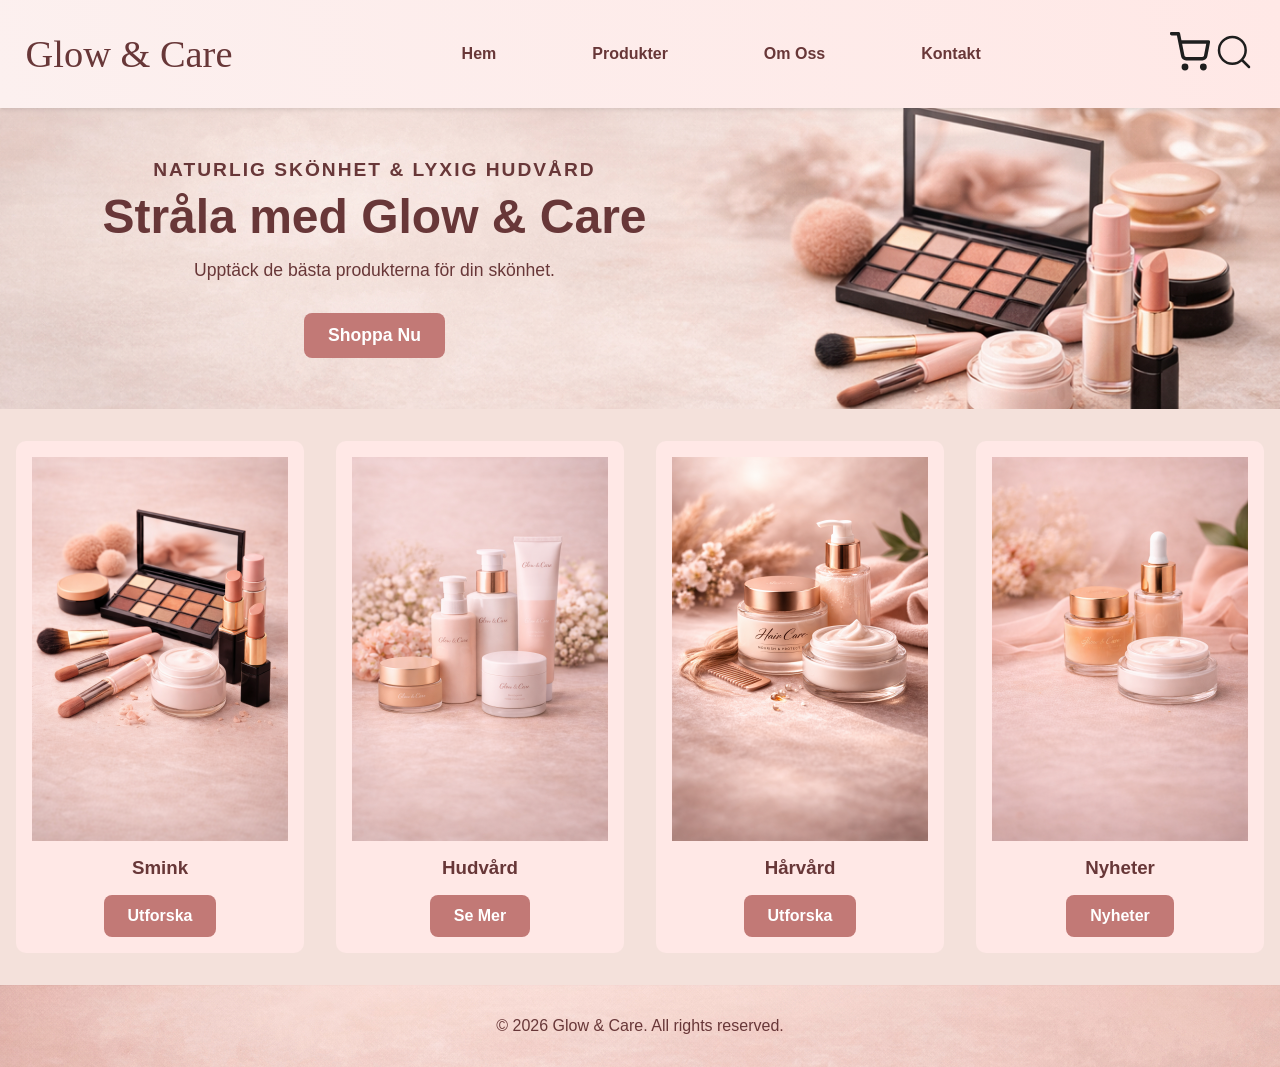
==== index.html @ eacb9b34 "first commit" ====
<!DOCTYPE html>
<html lang="sv">
<head>
    <meta charset="UTF-8">
    <meta name="viewport" content="width=device-width, initial-scale=1.0">
    <title>Glow & Care</title>
    <link rel="stylesheet" href="style.css">
</head>
<body>
    <header>
        <nav class="navbar">
            <div class="logo">
                <h1 id="logo">Glow & Care</h1>
            </div>
            <ul class="nav-links">
                <li><a href="#">Hem</a></li>
                <li><a href="#">Produkter</a></li>
                <li><a href="aboutUs.html">Om Oss</a></li>
                <li><a href="#">Kontakt</a></li>
            </ul>
            <div class="nav-icons">
                <img id="icons" src="Shopping cart.svg" alt="Shopping Cart">
                <img id="icons" src="Search.svg" alt="Search Icon">
            </div>
        </nav>
    </header>

    <section class="hero">
        <div class="hero-content">
            <h2>Naturlig skönhet & lyxig hudvård</h2>
            <h1>Stråla med Glow & Care</h1>
            <p>Upptäck de bästa produkterna för din skönhet.</p>
            <a href="#" class="btn hero-btn">Shoppa Nu</a>
        </div>
        <div class="hero-image">
        </div>
    </section>

    <section class="categories">
        <div class="category-card">
            <img src="MakeupProductImage.png" alt="Smink">
            <h3>Smink</h3>
            <a href="#" class="btn">Utforska</a>
        </div>
        <div class="category-card">
            <img src="SkincareProductImage.png" alt="Hudvård">
            <h3>Hudvård</h3>
            <a href="#" class="btn">Se Mer</a>
        </div>
        <div class="category-card">
            <img src="haircareProductImage.png" alt="Hårvård">
            <h3>Hårvård</h3>
            <a href="#" class="btn">Utforska</a>
        </div>
        <div class="category-card">
            <img src="NewsProductImage.png" alt="Nyheter">
            <h3>Nyheter</h3>
            <a href="#" class="btn">Nyheter</a>
        </div>
    </section>

    <footer>
        <p>&copy; 2026 Glow & Care. All rights reserved.</p>
    </footer>
</body>
</html>
---- style.css ----
:root{
    --navbar-color: #fcf0ef;
    --button-color: #c27976;
    --green-accent: #74643c;
    --bg-color: #f4e1db;
    --text-color: #683738;
    --light-accent: #ffe8e6;
    --gradient-orange: #e4b974;
}

:root.dark {
    --navbar-color: #683738;
    --button-color: #c27976;
    --green-accent: #74643c;
    --bg-color: #f4e1db;
    --text-color: #fcf0ef;
    --light-accent: #ffe8e6;
}

body {
    margin: 0;
    font-family: Arial, sans-serif;
    background-color: var(--bg-color);
    color: var(--text-color);
}
a {
    text-decoration: none;
    color: inherit;
}

h1#logo {
    font-family : 'Brush Script MT', cursive;
    font-size: 240%;
    font-weight:lighter;    
}

.navbar {
    display: flex;
    align-items: center;
    justify-content: space-between;
    padding: 0 2%;
    position: sticky;
    top: 0;
    background: linear-gradient(75deg, var(--navbar-color), var(--light-accent));
    box-shadow: 0 2px 4px rgba(0,0,0,0.1);
}
.nav-links {
    list-style: none;
    display: flex;
    gap: 6rem;

    
}
.nav-links li a {
    font-weight: 600;
    color: var(--text-color);
    
}
.nav-icons .icon {
    margin-left: 5%;
    font-size: 1.2rem;
    cursor: pointer;
}

.hero {
    display: flex;
    flex-direction: left;
    align-items: left;
    justify-content: left;
    padding: 4% 8%;
    text-align: center;
    background-size: cover;
    background-position: left;
    background-color: var(--light-accent);
    background-image: url('Skärmbild 2026-03-19 142146.jpg');
}
.hero-content h1 {
    font-size: 3rem;
    margin: 0.5rem 0;
}
.hero-content h2 {
    font-size: 1.2rem;
    letter-spacing: 2px;
    text-transform: uppercase;
    margin: 0;
}
.hero-content p {
    margin: 1rem 0 2rem;
    font-size: 1.1rem;
}
.btn {
    background-color: var(--button-color);
    color: white;
    padding: 0.75rem 1.5rem;
    border-radius: 8px;
    font-weight: 700;
    display: inline-block;
}
.hero-btn {
    font-size: 1.1rem;
}

.categories {
    display: grid;
    gap: 2rem;
    padding: 2rem 1rem;
    grid-template-columns: repeat(auto-fit, minmax(200px, 1fr));
}
.category-card {
    background-color: var(--light-accent);
    border-radius: 10px;
    overflow: hidden;
    text-align: center;
    padding: 1rem;
}
.category-card img {
    width: 100%;
    display: block;
}
.category-card h3 {
    margin: 1rem 0;
}

footer {
    text-align: center;
    padding: 1rem 0;
    background-image: url(footerPink.jpg);
}
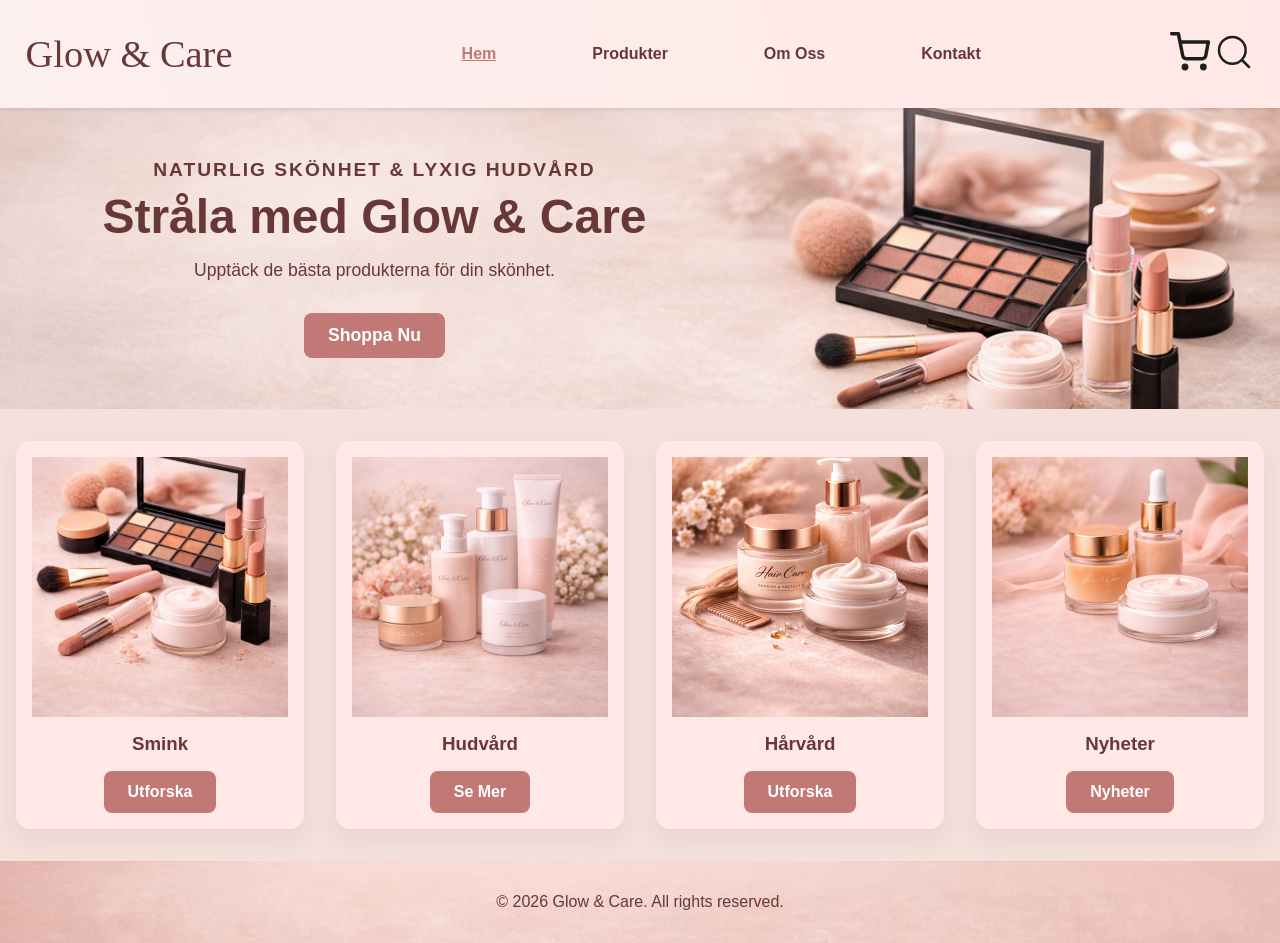
==== commit 671c6a8b: "Added new pages for contact, haircare, makeup, products, and skincare. Updated aboutUs.html, index.h" ====
--- a/index.html
+++ b/index.html
@@ -13,10 +13,10 @@
                 <h1 id="logo">Glow & Care</h1>
             </div>
             <ul class="nav-links">
-                <li><a href="#">Hem</a></li>
-                <li><a href="#">Produkter</a></li>
+                <li><a href="index.html" class="active">Hem</a></li>
+                <li><a href="products.html">Produkter</a></li>
                 <li><a href="aboutUs.html">Om Oss</a></li>
-                <li><a href="#">Kontakt</a></li>
+                <li><a href="contact.html">Kontakt</a></li>
             </ul>
             <div class="nav-icons">
                 <img id="icons" src="Shopping cart.svg" alt="Shopping Cart">
@@ -30,7 +30,7 @@
             <h2>Naturlig skönhet & lyxig hudvård</h2>
             <h1>Stråla med Glow & Care</h1>
             <p>Upptäck de bästa produkterna för din skönhet.</p>
-            <a href="#" class="btn hero-btn">Shoppa Nu</a>
+            <a href="products.html" class="btn hero-btn">Shoppa Nu</a>
         </div>
         <div class="hero-image">
         </div>
@@ -40,22 +40,22 @@
         <div class="category-card">
             <img src="MakeupProductImage.png" alt="Smink">
             <h3>Smink</h3>
-            <a href="#" class="btn">Utforska</a>
+            <a href="products.html" class="btn">Utforska</a>
         </div>
         <div class="category-card">
             <img src="SkincareProductImage.png" alt="Hudvård">
             <h3>Hudvård</h3>
-            <a href="#" class="btn">Se Mer</a>
+            <a href="products.html" class="btn">Se Mer</a>
         </div>
         <div class="category-card">
             <img src="haircareProductImage.png" alt="Hårvård">
             <h3>Hårvård</h3>
-            <a href="#" class="btn">Utforska</a>
+            <a href="products.html" class="btn">Utforska</a>
         </div>
         <div class="category-card">
             <img src="NewsProductImage.png" alt="Nyheter">
             <h3>Nyheter</h3>
-            <a href="#" class="btn">Nyheter</a>
+            <a href="products.html" class="btn">Nyheter</a>
         </div>
     </section>
 
--- a/style.css
+++ b/style.css
@@ -121,6 +121,97 @@
     margin: 1rem 0;
 }
 
+.page-hero {
+    padding: 4rem 8%;
+    background: linear-gradient(135deg, rgba(255, 232, 230, 0.95), rgba(228, 185, 196, 0.95));
+    text-align: left;
+}
+
+.page-hero h1 {
+    font-size: 2.8rem;
+    margin: 0.5rem 0;
+}
+
+.page-hero h2 {
+    text-transform: uppercase;
+    letter-spacing: 0.2em;
+    font-size: 0.95rem;
+    margin-bottom: 0.75rem;
+}
+
+.page-hero p {
+    max-width: 700px;
+    line-height: 1.8;
+    margin-bottom: 1.5rem;
+}
+
+.category-grid,
+.product-grid {
+    display: grid;
+    gap: 1.5rem;
+    padding: 2rem 1rem;
+    grid-template-columns: repeat(auto-fit, minmax(260px, 1fr));
+}
+
+.page-section {
+    padding: 0 1rem 2rem;
+}
+
+.section-title {
+    font-size: 2rem;
+    margin: 0 0 1rem 1rem;
+}
+
+.section-intro {
+    margin: 0 1rem 1.5rem;
+    color: rgba(104, 55, 56, 0.8);
+}
+
+.product-card,
+.category-card {
+    background-color: var(--light-accent);
+    border-radius: 14px;
+    overflow: hidden;
+    box-shadow: 0 10px 25px rgba(104, 55, 56, 0.08);
+}
+
+.product-card img,
+.category-card img {
+    width: 100%;
+    display: block;
+    object-fit: cover;
+    max-height: 260px;
+}
+
+.card-content {
+    padding: 1.25rem;
+}
+
+.product-card h3 {
+    margin: 0 0 0.75rem;
+}
+
+.product-card p {
+    margin: 0 0 1rem;
+    color: rgba(104, 55, 56, 0.85);
+    line-height: 1.7;
+}
+
+.price {
+    display: inline-block;
+    font-weight: 700;
+    color: var(--green-accent);
+}
+
+.nav-links li a.active {
+    color: var(--button-color);
+    text-decoration: underline;
+}
+
+.nav-links li a:hover {
+    text-decoration: underline;
+}
+
 footer {
     text-align: center;
     padding: 1rem 0;
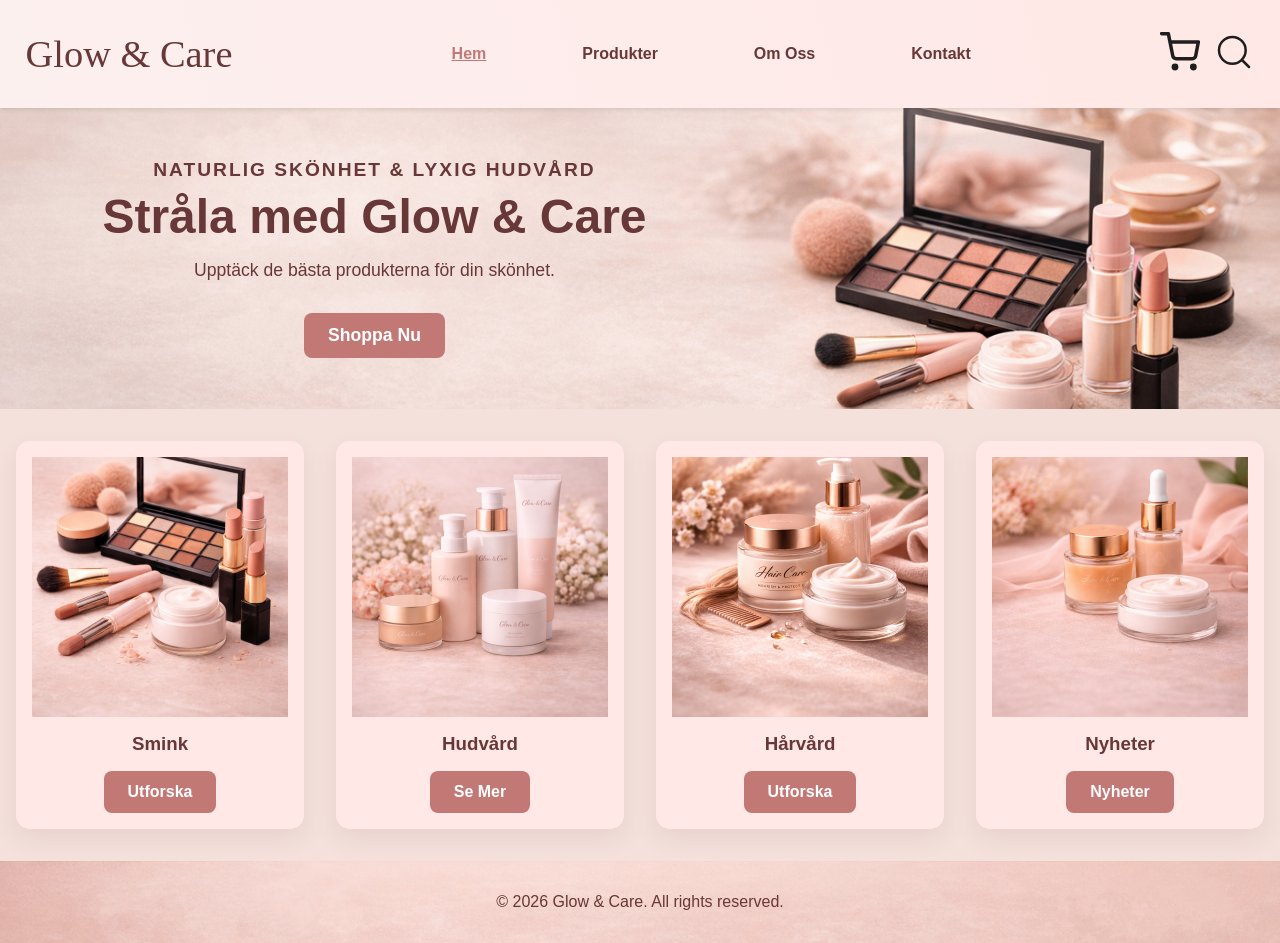
==== commit fd5088d0: "Added shopping cart and created cart page" ====
--- a/index.html
+++ b/index.html
@@ -5,6 +5,7 @@
     <meta name="viewport" content="width=device-width, initial-scale=1.0">
     <title>Glow & Care</title>
     <link rel="stylesheet" href="style.css">
+    <script src="cart.js"></script>
 </head>
 <body>
     <header>
@@ -19,7 +20,10 @@
                 <li><a href="contact.html">Kontakt</a></li>
             </ul>
             <div class="nav-icons">
-                <img id="icons" src="Shopping cart.svg" alt="Shopping Cart">
+                <a id="cart-icon" href="cart.html" style="position: relative; cursor: pointer;">
+                    <img id="icons" src="Shopping cart.svg" alt="Shopping Cart">
+                    <span id="cart-count" class="cart-badge">0</span>
+                </a>
                 <img id="icons" src="Search.svg" alt="Search Icon">
             </div>
         </nav>
@@ -40,17 +44,17 @@
         <div class="category-card">
             <img src="MakeupProductImage.png" alt="Smink">
             <h3>Smink</h3>
-            <a href="products.html" class="btn">Utforska</a>
+            <a href="makeup.html" class="btn">Utforska</a>
         </div>
         <div class="category-card">
             <img src="SkincareProductImage.png" alt="Hudvård">
             <h3>Hudvård</h3>
-            <a href="products.html" class="btn">Se Mer</a>
+            <a href="skincare.html" class="btn">Se Mer</a>
         </div>
         <div class="category-card">
             <img src="haircareProductImage.png" alt="Hårvård">
             <h3>Hårvård</h3>
-            <a href="products.html" class="btn">Utforska</a>
+            <a href="haircare.html" class="btn">Utforska</a>
         </div>
         <div class="category-card">
             <img src="NewsProductImage.png" alt="Nyheter">
--- a/style.css
+++ b/style.css
@@ -60,6 +60,9 @@
     margin-left: 5%;
     font-size: 1.2rem;
     cursor: pointer;
+}
+#icons {
+    padding-left: 10px;
 }
 
 .hero {
@@ -212,6 +215,191 @@
     text-decoration: underline;
 }
 
+/* Shopping Cart Badge */
+.cart-badge {
+    position: absolute;
+    top: -5px;
+    right: -5px;
+    background-color: #c27976;
+    color: white;
+    border-radius: 50%;
+    min-width: 24px;
+    min-height: 24px;
+    display: flex;
+    align-items: center;
+    justify-content: center;
+    padding: 0;
+    font-size: 0.85rem;
+    font-weight: 900;
+    line-height: 1;
+    z-index: 10;
+}
+
+/* Add to Cart Button */
+.btn-add-cart {
+    width: 100%;
+    margin-top: 1rem;
+    border: none;
+    cursor: pointer;
+    transition: background-color 0.3s ease;
+}
+
+.btn-add-cart:hover {
+    background-color: #a85d52;
+}
+
+/* Cart Page Styles */
+.cart-container {
+    padding: 2rem 1rem;
+}
+
+.empty-cart {
+    text-align: center;
+    padding: 3rem 1rem;
+}
+
+.empty-cart p {
+    font-size: 1.1rem;
+    color: rgba(104, 55, 56, 0.7);
+    margin-bottom: 2rem;
+}
+
+.cart-items {
+    display: grid;
+    gap: 1.5rem;
+    margin-bottom: 2rem;
+}
+
+.cart-item {
+    background-color: var(--light-accent);
+    border-radius: 10px;
+    padding: 1.5rem;
+    display: flex;
+    justify-content: space-between;
+    align-items: center;
+    box-shadow: 0 4px 8px rgba(104, 55, 56, 0.05);
+}
+
+.cart-item-info {
+    flex: 1;
+}
+
+.cart-item-name {
+    font-size: 1.1rem;
+    font-weight: 600;
+    margin-bottom: 0.5rem;
+}
+
+.cart-item-price {
+    color: var(--green-accent);
+    font-weight: 600;
+}
+
+.cart-item-quantity {
+    display: flex;
+    align-items: center;
+    gap: 1rem;
+    margin: 1rem 0;
+}
+
+.quantity-btn {
+    background-color: #c27976;
+    color: white;
+    border: none;
+    width: 30px;
+    height: 30px;
+    border-radius: 4px;
+    cursor: pointer;
+    font-weight: 700;
+}
+
+.quantity-btn:hover {
+    background-color: #a85d52;
+}
+
+.quantity-input {
+    width: 50px;
+    padding: 0.5rem;
+    text-align: center;
+    border: 1px solid #c27976;
+    border-radius: 4px;
+}
+
+.remove-btn {
+    background-color: #c27976;
+    color: white;
+    border: none;
+    padding: 0.5rem 1rem;
+    border-radius: 4px;
+    cursor: pointer;
+    font-weight: 600;
+}
+
+.remove-btn:hover {
+    background-color: #a85d52;
+}
+
+.cart-summary {
+    background-color: var(--light-accent);
+    border-radius: 10px;
+    padding: 2rem;
+    text-align: right;
+    margin-bottom: 2rem;
+}
+
+.summary-row {
+    display: flex;
+    justify-content: space-between;
+    margin-bottom: 1rem;
+    font-size: 1.1rem;
+}
+
+.summary-total {
+    font-size: 1.4rem;
+    font-weight: 700;
+    color: var(--green-accent);
+    border-top: 2px solid rgba(104, 55, 56, 0.2);
+    padding-top: 1rem;
+}
+
+.cart-actions {
+    display: flex;
+    gap: 1rem;
+    justify-content: flex-end;
+}
+
+.btn-checkout {
+    background-color: var(--green-accent);
+    color: white;
+    padding: 0.75rem 2rem;
+    border: none;
+    border-radius: 8px;
+    font-weight: 700;
+    cursor: pointer;
+    font-size: 1rem;
+}
+
+.btn-checkout:hover {
+    background-color: #5f4e33;
+}
+
+.btn-continue-shopping {
+    background-color: var(--button-color);
+    color: white;
+    padding: 0.75rem 2rem;
+    border: none;
+    border-radius: 8px;
+    font-weight: 700;
+    cursor: pointer;
+    font-size: 1rem;
+    text-decoration: none;
+    display: inline-block;
+}
+
+.btn-continue-shopping:hover {
+    background-color: #a85d52;
+}
+
 footer {
     text-align: center;
     padding: 1rem 0;
